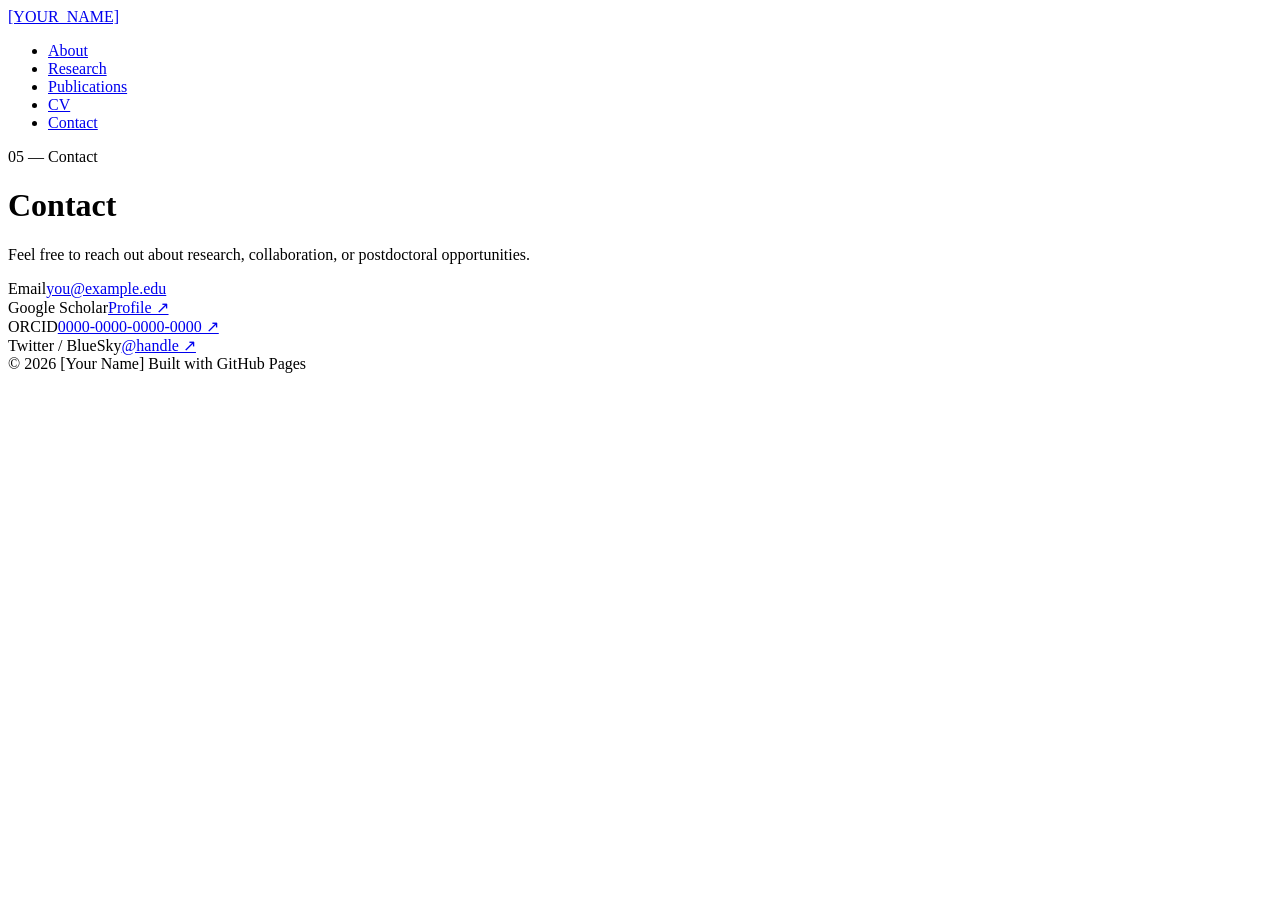
==== contact.html @ 68bb1555 "Add files via upload" ====
<!doctype html>
<html lang="en">
<head>
<meta charset="UTF-8">
<meta name="viewport" content="width=device-width, initial-scale=1">
<title>Contact — [Your Name]</title>
<meta name="description" content="Contact information and profile links.">
<link rel="preconnect" href="https://fonts.googleapis.com">
<link rel="preconnect" href="https://fonts.gstatic.com" crossorigin>
<link href="https://fonts.googleapis.com/css2?family=Fraunces:opsz,wght@9..144,500;9..144,600&family=Public+Sans:wght@400;500;600&family=IBM+Plex+Mono:wght@400;500&display=swap" rel="stylesheet">
<link rel="stylesheet" href="assets/style.css">
</head>
<body>

<header class="site-header">
  <div class="nav-wrap">
    <a class="nav-mark" href="index.html">[YOUR_NAME]</a>
    <ul class="nav-links">
      <li><a href="index.html">About</a></li>
      <li><a href="research.html">Research</a></li>
      <li><a href="publications.html">Publications</a></li>
      <li><a href="cv.html">CV</a></li>
      <li><a href="contact.html" class="active">Contact</a></li>
    </ul>
  </div>
  <div class="growth-rule" aria-hidden="true"></div>
</header>

<main>
  <div class="page-header">
    <p class="hero-eyebrow">05 — Contact</p>
    <h1>Contact</h1>
    <p class="lede">Feel free to reach out about research, collaboration, or postdoctoral opportunities.</p>
  </div>

  <section class="reveal">
    <div class="contact-grid">
      <div class="contact-item"><span class="k">Email</span><a href="mailto:you@example.edu">you@example.edu</a></div>
      <div class="contact-item"><span class="k">Google Scholar</span><a href="#">Profile ↗</a></div>
      <div class="contact-item"><span class="k">ORCID</span><a href="#">0000-0000-0000-0000 ↗</a></div>
      <div class="contact-item"><span class="k">Twitter / BlueSky</span><a href="#">@handle ↗</a></div>
    </div>
  </section>
</main>

<footer>
  <div class="footer-wrap">
    <span>© <span id="year"></span> [Your Name]</span>
    <span>Built with GitHub Pages</span>
  </div>
</footer>

<script>
  document.getElementById('year').textContent = new Date().getFullYear();
</script>

</body>
</html>
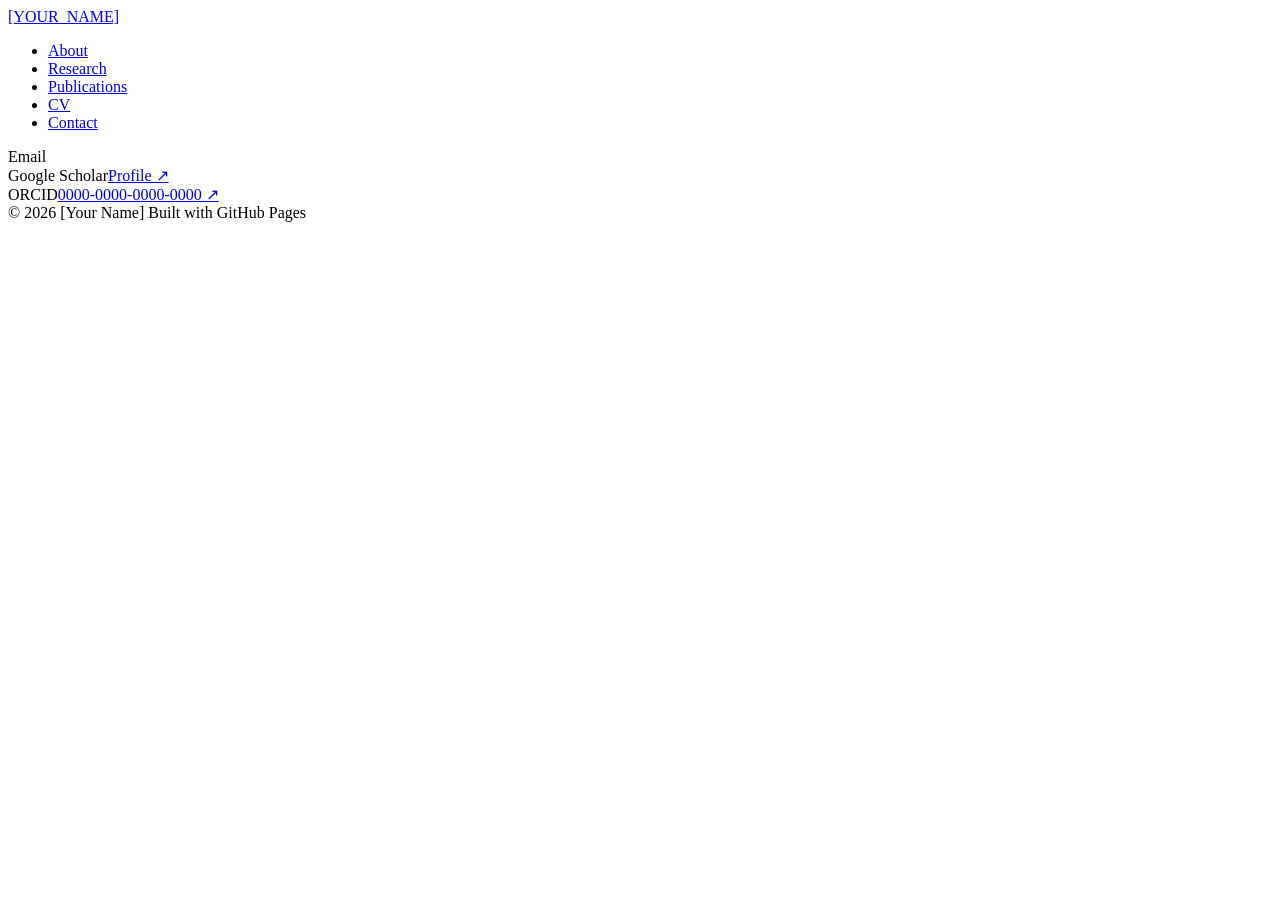
==== commit 9648ea5f: "Add files via upload" ====
--- a/contact.html
+++ b/contact.html
@@ -3,7 +3,7 @@
 <head>
 <meta charset="UTF-8">
 <meta name="viewport" content="width=device-width, initial-scale=1">
-<title>Contact — [Your Name]</title>
+<title>Contact — [Alice A Ball]</title>
 <meta name="description" content="Contact information and profile links.">
 <link rel="preconnect" href="https://fonts.googleapis.com">
 <link rel="preconnect" href="https://fonts.gstatic.com" crossorigin>
@@ -26,19 +26,12 @@
   <div class="growth-rule" aria-hidden="true"></div>
 </header>
 
-<main>
-  <div class="page-header">
-    <p class="hero-eyebrow">05 — Contact</p>
-    <h1>Contact</h1>
-    <p class="lede">Feel free to reach out about research, collaboration, or postdoctoral opportunities.</p>
-  </div>
 
   <section class="reveal">
     <div class="contact-grid">
-      <div class="contact-item"><span class="k">Email</span><a href="mailto:you@example.edu">you@example.edu</a></div>
+      <div class="contact-item"><span class="k">Email</span><a href="mailto:aab96@cam.ac.edu"></a></div>
       <div class="contact-item"><span class="k">Google Scholar</span><a href="#">Profile ↗</a></div>
       <div class="contact-item"><span class="k">ORCID</span><a href="#">0000-0000-0000-0000 ↗</a></div>
-      <div class="contact-item"><span class="k">Twitter / BlueSky</span><a href="#">@handle ↗</a></div>
     </div>
   </section>
 </main>
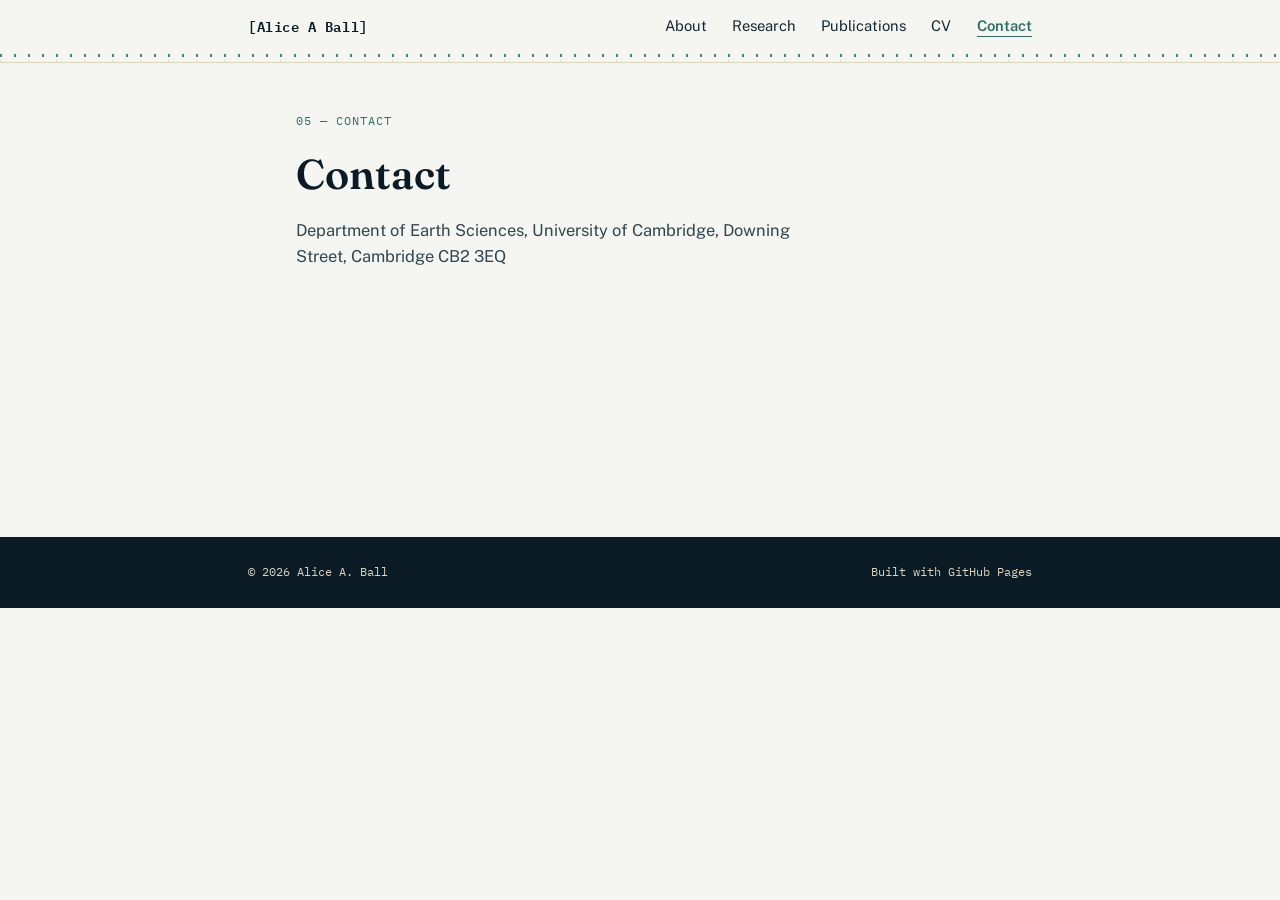
==== commit eaf7fe58: "Update contact page with real details" ====
--- a/contact.html
+++ b/contact.html
@@ -3,18 +3,18 @@
 <head>
 <meta charset="UTF-8">
 <meta name="viewport" content="width=device-width, initial-scale=1">
-<title>Contact — [Alice A Ball]</title>
+<title>Contact — Alice A. Ball</title>
 <meta name="description" content="Contact information and profile links.">
 <link rel="preconnect" href="https://fonts.googleapis.com">
 <link rel="preconnect" href="https://fonts.gstatic.com" crossorigin>
 <link href="https://fonts.googleapis.com/css2?family=Fraunces:opsz,wght@9..144,500;9..144,600&family=Public+Sans:wght@400;500;600&family=IBM+Plex+Mono:wght@400;500&display=swap" rel="stylesheet">
-<link rel="stylesheet" href="assets/style.css">
+<link rel="stylesheet" href="style.css">
 </head>
 <body>
 
 <header class="site-header">
   <div class="nav-wrap">
-    <a class="nav-mark" href="index.html">[YOUR_NAME]</a>
+    <a class="nav-mark" href="index.html">[Alice A Ball]</a>
     <ul class="nav-links">
       <li><a href="index.html">About</a></li>
       <li><a href="research.html">Research</a></li>
@@ -26,19 +26,25 @@
   <div class="growth-rule" aria-hidden="true"></div>
 </header>
 
+<main>
+  <div class="page-header">
+    <p class="hero-eyebrow">05 — Contact</p>
+    <h1>Contact</h1>
+    <p class="lede">Department of Earth Sciences, University of Cambridge, Downing Street, Cambridge CB2 3EQ</p>
+  </div>
 
   <section class="reveal">
     <div class="contact-grid">
-      <div class="contact-item"><span class="k">Email</span><a href="mailto:aab96@cam.ac.edu"></a></div>
-      <div class="contact-item"><span class="k">Google Scholar</span><a href="#">Profile ↗</a></div>
-      <div class="contact-item"><span class="k">ORCID</span><a href="#">0000-0000-0000-0000 ↗</a></div>
+      <div class="contact-item"><span class="k">Email</span><a href="mailto:aab96@cam.ac.uk">aab96@cam.ac.uk ↗</a></div>
+      <div class="contact-item"><span class="k">Google Scholar</span><a href="https://scholar.google.com/citations?user=u8AJKWgAAAAJ&hl=en">Profile ↗</a></div>
+      <div class="contact-item"><span class="k">ORCID</span><a href="https://orcid.org/0009-0002-0271-2186">0009-0002-0271-2186 ↗</a></div>
     </div>
   </section>
 </main>
 
 <footer>
   <div class="footer-wrap">
-    <span>© <span id="year"></span> [Your Name]</span>
+    <span>© <span id="year"></span> Alice A. Ball</span>
     <span>Built with GitHub Pages</span>
   </div>
 </footer>
--- a/style.css
+++ b/style.css
@@ -0,0 +1,390 @@
+/* ============================================================
+   Design tokens
+   Palette drawn from the subject itself: abyssal water, calcite
+   skeleton, and living coral tissue — not a generic template palette.
+   ============================================================ */
+:root {
+  --abyss: #0A1B26;       /* deep water / header, footer */
+  --ink: #142732;         /* body text */
+  --foam: #F5F6F1;        /* page background */
+  --panel: #FFFFFF;       /* card background */
+  --coral: #FF6F5E;       /* living coral — primary accent */
+  --calcite: #2C6E64;     /* calcite teal — secondary accent, links */
+  --sand: #DCD3BC;        /* warm neutral for hairlines / tags */
+  --sand-40: rgba(220, 211, 188, 0.4);
+
+  --display: "Fraunces", "Iowan Old Style", Georgia, serif;
+  --body: "Public Sans", -apple-system, BlinkMacSystemFont, "Segoe UI", sans-serif;
+  --mono: "IBM Plex Mono", "SFMono-Regular", Consolas, monospace;
+
+  --max: 880px;
+  --edge: clamp(1.25rem, 4vw, 3rem);
+}
+
+* { box-sizing: border-box; }
+html { scroll-behavior: smooth; }
+@media (prefers-reduced-motion: reduce) {
+  html { scroll-behavior: auto; }
+  * { animation: none !important; transition: none !important; }
+}
+
+body {
+  margin: 0;
+  background: var(--foam);
+  color: var(--ink);
+  font-family: var(--body);
+  font-size: 17px;
+  line-height: 1.6;
+  -webkit-font-smoothing: antialiased;
+}
+
+img { max-width: 100%; display: block; }
+a { color: var(--calcite); text-decoration-thickness: 1px; text-underline-offset: 3px; }
+a:hover { color: var(--coral); }
+a:focus-visible, button:focus-visible {
+  outline: 2px solid var(--coral);
+  outline-offset: 3px;
+}
+
+/* ---------- Growth-band rule system ----------
+   Signature motif: alternating thick/thin lines echo the annual
+   high/low-density bands read in coral skeleton cross-sections
+   (the same bands used for sclerochronology / age dating). */
+.growth-rule {
+  height: 10px;
+  width: 100%;
+  background-image:
+    repeating-linear-gradient(90deg,
+      var(--calcite) 0 2px, transparent 2px 14px),
+    repeating-linear-gradient(90deg,
+      var(--sand) 0 1px, transparent 1px 28px);
+  background-position: 0 2px, 0 8px;
+  background-repeat: repeat-x;
+  background-size: 100% 3px, 100% 2px;
+  opacity: 0.85;
+  margin: 0;
+}
+
+/* ---------- Header / nav ---------- */
+header.site-header {
+  position: sticky;
+  top: 0;
+  z-index: 20;
+  background: var(--foam);
+  border-bottom: 1px solid var(--sand);
+}
+.nav-wrap {
+  max-width: var(--max);
+  margin: 0 auto;
+  padding: 0.9rem var(--edge);
+  display: flex;
+  align-items: center;
+  justify-content: space-between;
+  gap: 1rem;
+}
+.nav-mark {
+  font-family: var(--mono);
+  font-size: 0.85rem;
+  letter-spacing: 0.04em;
+  color: var(--abyss);
+  text-decoration: none;
+  font-weight: 600;
+}
+.nav-links {
+  display: flex;
+  gap: clamp(0.9rem, 2vw, 1.6rem);
+  list-style: none;
+  margin: 0; padding: 0;
+  font-size: 0.92rem;
+}
+.nav-links a {
+  color: var(--ink);
+  text-decoration: none;
+  padding-bottom: 2px;
+  border-bottom: 1px solid transparent;
+}
+.nav-links a:hover { color: var(--coral); border-bottom-color: var(--coral); }
+.nav-links a.active { color: var(--calcite); border-bottom-color: var(--calcite); font-weight: 600; }
+
+/* ---------- Page header (non-home pages) ---------- */
+.page-header {
+  max-width: var(--max);
+  margin: 0 auto;
+  padding: clamp(2rem, 5vw, 3rem) var(--edge) clamp(1.4rem, 3vw, 2rem);
+}
+.page-header .hero-eyebrow { margin-bottom: 0.6rem; }
+.page-header h1 {
+  font-family: var(--display);
+  font-weight: 600;
+  font-size: clamp(1.9rem, 4.5vw, 2.6rem);
+  color: var(--abyss);
+  margin: 0 0 0.6rem;
+}
+.page-header p.lede { font-size: 1.03rem; max-width: 52ch; color: #33454F; margin: 0; }
+
+/* ---------- Hero ---------- */
+.hero-banner {
+  background-image: linear-gradient(to bottom, rgba(10,27,38,0.55) 0%, rgba(10,27,38,0.3) 60%, rgba(245,246,241,0) 100%), url('photo2.jpeg');
+  background-size: cover;
+  background-position: center;
+  max-width: 100% !important;
+  padding-left: var(--edge) !important;
+  padding-right: var(--edge) !important;
+  margin: 0 !important;
+}
+.hero-banner h1,
+.hero-banner .hero-eyebrow { color: #fff !important; }
+.hero-banner h1 em { color: var(--coral) !important; }
+.hero-banner .hero-links a { color: #fff; }
+.hero-banner .hero-links a:hover { color: var(--coral); }
+.hero-banner > div { max-width: var(--max); margin: 0 auto; width: 100%; }
+.hero {
+  max-width: var(--max);
+  margin: 0 auto;
+  padding: clamp(2.5rem, 6vw, 5rem) var(--edge) clamp(2rem, 5vw, 3.5rem);
+  display: grid;
+  grid-template-columns: 1fr auto;
+  gap: 2.5rem;
+  align-items: center;
+}
+.hero-photo {
+  width: clamp(120px, 18vw, 200px);
+  height: clamp(120px, 18vw, 200px);
+  object-fit: cover;
+  border-radius: 50%;
+  border: 3px solid var(--sand);
+  flex-shrink: 0;
+}
+.hero-eyebrow {
+  font-family: var(--mono);
+  font-size: 0.78rem;
+  letter-spacing: 0.08em;
+  text-transform: uppercase;
+  color: var(--calcite);
+  margin: 0 0 0.9rem;
+}
+.hero h1 {
+  font-family: var(--display);
+  font-optical-sizing: auto;
+  font-weight: 600;
+  font-size: clamp(2.1rem, 5vw, 3.1rem);
+  line-height: 1.08;
+  margin: 0 0 0.8rem;
+  color: var(--abyss);
+}
+.hero h1 em {
+  font-style: italic;
+  color: var(--coral);
+}
+.hero p.lede {
+  font-size: 1.08rem;
+  max-width: 46ch;
+  color: #33454F;
+  margin: 0 0 1.4rem;
+}
+.hero-links {
+  display: flex;
+  flex-wrap: wrap;
+  gap: 0.6rem 1.1rem;
+  font-family: var(--mono);
+  font-size: 0.88rem;
+}
+.hero-links a { text-decoration: none; }
+.hero-links a::after { content: " ↗"; opacity: 0.6; font-size: 0.8em; }
+
+
+
+/* ---------- Sections ---------- */
+main { max-width: var(--max); margin: 0 auto; padding: 0 var(--edge); }
+section { padding: clamp(2.2rem, 5vw, 3.6rem) 0; }
+section + section { border-top: none; }
+
+.section-head {
+  display: flex;
+  align-items: baseline;
+  gap: 0.9rem;
+  margin-bottom: 1.5rem;
+}
+.section-num {
+  font-family: var(--mono);
+  font-size: 0.8rem;
+  color: var(--coral);
+}
+h2.section-title {
+  font-family: var(--display);
+  font-weight: 600;
+  font-size: clamp(1.4rem, 3vw, 1.8rem);
+  color: var(--abyss);
+  margin: 0;
+}
+
+/* About */
+.about-grid {
+  display: grid;
+  grid-template-columns: 2fr 1fr;
+  gap: 2.2rem;
+}
+.about-grid p { margin: 0 0 1rem; }
+.fact-list {
+  list-style: none;
+  margin: 0; padding: 0;
+  font-size: 0.92rem;
+  border-left: 1px solid var(--sand);
+  padding-left: 1.2rem;
+}
+.fact-list li { margin-bottom: 0.9rem; }
+.fact-list .k {
+  display: block;
+  font-family: var(--mono);
+  font-size: 0.72rem;
+  letter-spacing: 0.06em;
+  text-transform: uppercase;
+  color: var(--calcite);
+  margin-bottom: 0.15rem;
+}
+
+/* Research cards */
+.research-grid {
+  display: grid;
+  grid-template-columns: repeat(auto-fit, minmax(240px, 1fr));
+  gap: 1.2rem;
+}
+.card {
+  background: var(--panel);
+  border: 1px solid var(--sand);
+  border-radius: 4px;
+  padding: 1.3rem 1.3rem 1.4rem;
+}
+.card h3 {
+  font-family: var(--display);
+  font-size: 1.08rem;
+  margin: 0 0 0.5rem;
+  color: var(--abyss);
+}
+.card p { margin: 0; font-size: 0.94rem; color: #3A4C55; }
+.tag {
+  display: inline-block;
+  font-family: var(--mono);
+  font-size: 0.68rem;
+  letter-spacing: 0.05em;
+  text-transform: uppercase;
+  background: var(--sand-40);
+  color: var(--abyss);
+  border-radius: 3px;
+  padding: 0.15rem 0.5rem;
+  margin: 0 0.35rem 0.6rem 0;
+}
+
+/* Publications */
+.pub-list { list-style: none; margin: 0; padding: 0; }
+.pub-list li {
+  padding: 0.95rem 0;
+  border-bottom: 1px solid var(--sand);
+  display: grid;
+  grid-template-columns: 4.4rem 1fr;
+  gap: 1rem;
+}
+.pub-list li:first-child { padding-top: 0; }
+.pub-year {
+  font-family: var(--mono);
+  color: var(--calcite);
+  font-size: 0.9rem;
+  padding-top: 0.1rem;
+}
+.pub-title { font-weight: 600; color: var(--ink); }
+.pub-venue { font-size: 0.9rem; color: #56676F; font-style: italic; }
+.pub-links { font-family: var(--mono); font-size: 0.82rem; margin-top: 0.25rem; }
+.pub-links a { margin-right: 0.9rem; }
+
+/* CV */
+.cv-cta {
+  display: flex;
+  align-items: center;
+  gap: 1rem;
+  flex-wrap: wrap;
+  background: var(--panel);
+  border: 1px solid var(--sand);
+  border-radius: 4px;
+  padding: 1.3rem 1.5rem;
+}
+.btn {
+  display: inline-block;
+  font-family: var(--mono);
+  font-size: 0.85rem;
+  background: var(--abyss);
+  color: var(--foam);
+  padding: 0.65rem 1.1rem;
+  border-radius: 3px;
+  text-decoration: none;
+}
+.btn:hover { background: var(--coral); color: var(--abyss); }
+
+.cv-timeline { margin-top: 1.8rem; list-style: none; padding: 0; }
+.cv-timeline li {
+  display: grid;
+  grid-template-columns: 6.5rem 1fr;
+  gap: 1rem;
+  padding: 0.85rem 0;
+  border-top: 1px solid var(--sand);
+}
+.cv-timeline li:first-child { border-top: none; }
+.cv-when { font-family: var(--mono); font-size: 0.85rem; color: var(--calcite); }
+.cv-what strong { display: block; color: var(--abyss); }
+.cv-what span { font-size: 0.9rem; color: #56676F; }
+
+/* Contact */
+.contact-grid {
+  display: grid;
+  grid-template-columns: repeat(auto-fit, minmax(200px, 1fr));
+  gap: 1rem;
+}
+.contact-item {
+  border: 1px solid var(--sand);
+  border-radius: 4px;
+  padding: 1.1rem 1.2rem;
+  background: var(--panel);
+}
+.contact-item .k {
+  font-family: var(--mono);
+  font-size: 0.72rem;
+  text-transform: uppercase;
+  letter-spacing: 0.06em;
+  color: var(--calcite);
+  display: block;
+  margin-bottom: 0.3rem;
+}
+
+/* Footer */
+footer {
+  background: var(--abyss);
+  color: var(--sand);
+  margin-top: 2rem;
+}
+.footer-wrap {
+  max-width: var(--max);
+  margin: 0 auto;
+  padding: 1.6rem var(--edge);
+  display: flex;
+  justify-content: space-between;
+  flex-wrap: wrap;
+  gap: 0.6rem;
+  font-family: var(--mono);
+  font-size: 0.78rem;
+}
+
+/* Reveal on scroll */
+.reveal {
+  opacity: 0;
+  transform: translateY(10px);
+  transition: opacity 0.6s ease, transform 0.6s ease;
+}
+.reveal.in { opacity: 1; transform: translateY(0); }
+
+/* Responsive */
+@media (max-width: 720px) {
+  .hero { grid-template-columns: 1fr; }
+  .hero-photo { width: 120px; height: 120px; order: -1; }
+  .about-grid { grid-template-columns: 1fr; }
+  .fact-list { border-left: none; padding-left: 0; border-top: 1px solid var(--sand); padding-top: 1rem; }
+  .nav-links { font-size: 0.85rem; gap: 0.8rem; }
+}
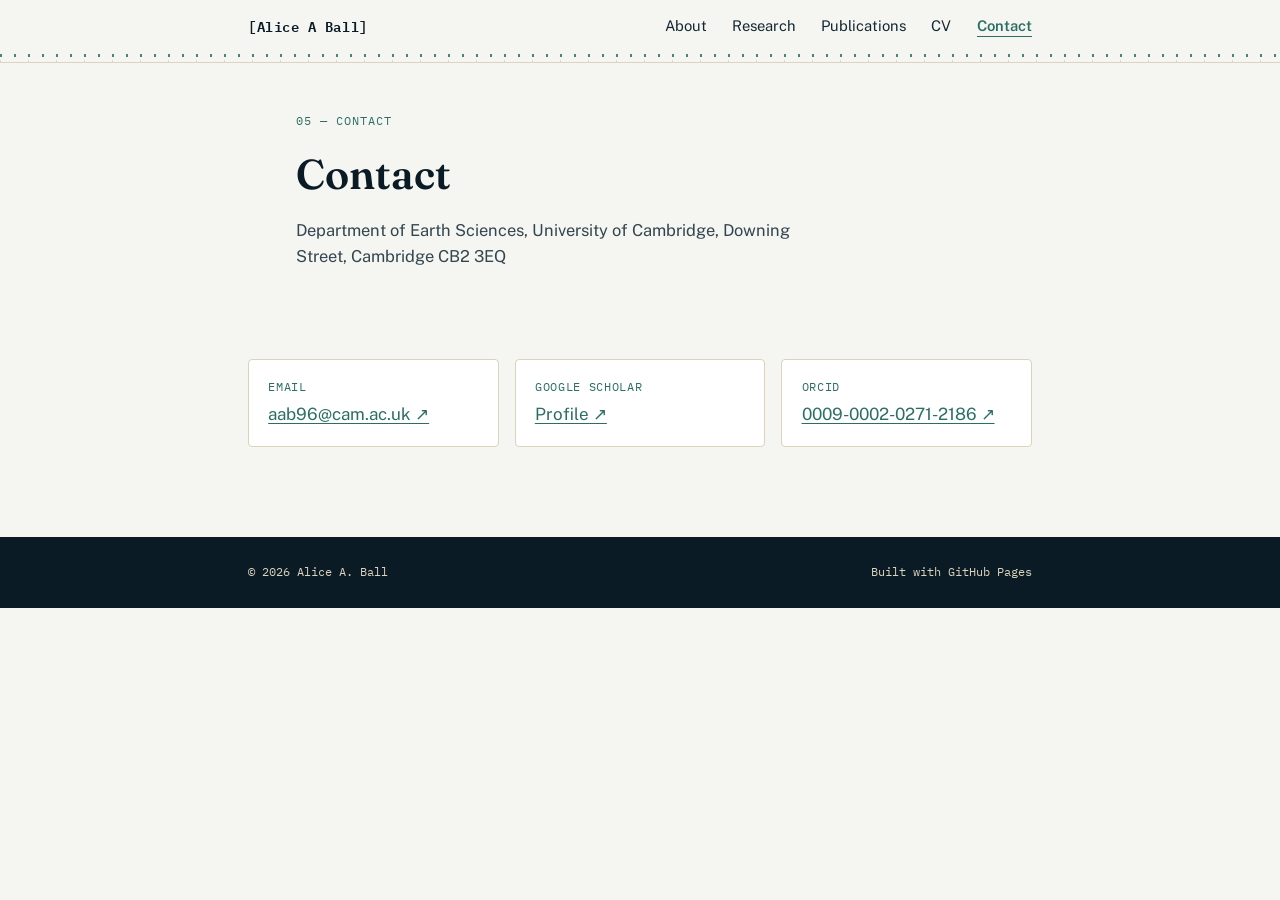
==== commit 2fb0754a: "Fix contact page reveal script" ====
--- a/contact.html
+++ b/contact.html
@@ -51,6 +51,11 @@
 
 <script>
   document.getElementById('year').textContent = new Date().getFullYear();
+  const revealEls = document.querySelectorAll('.reveal');
+  const io = new IntersectionObserver((entries) => {
+    entries.forEach(e => { if (e.isIntersecting) e.target.classList.add('in'); });
+  }, { threshold: 0.12 });
+  revealEls.forEach(el => io.observe(el));
 </script>
 
 </body>
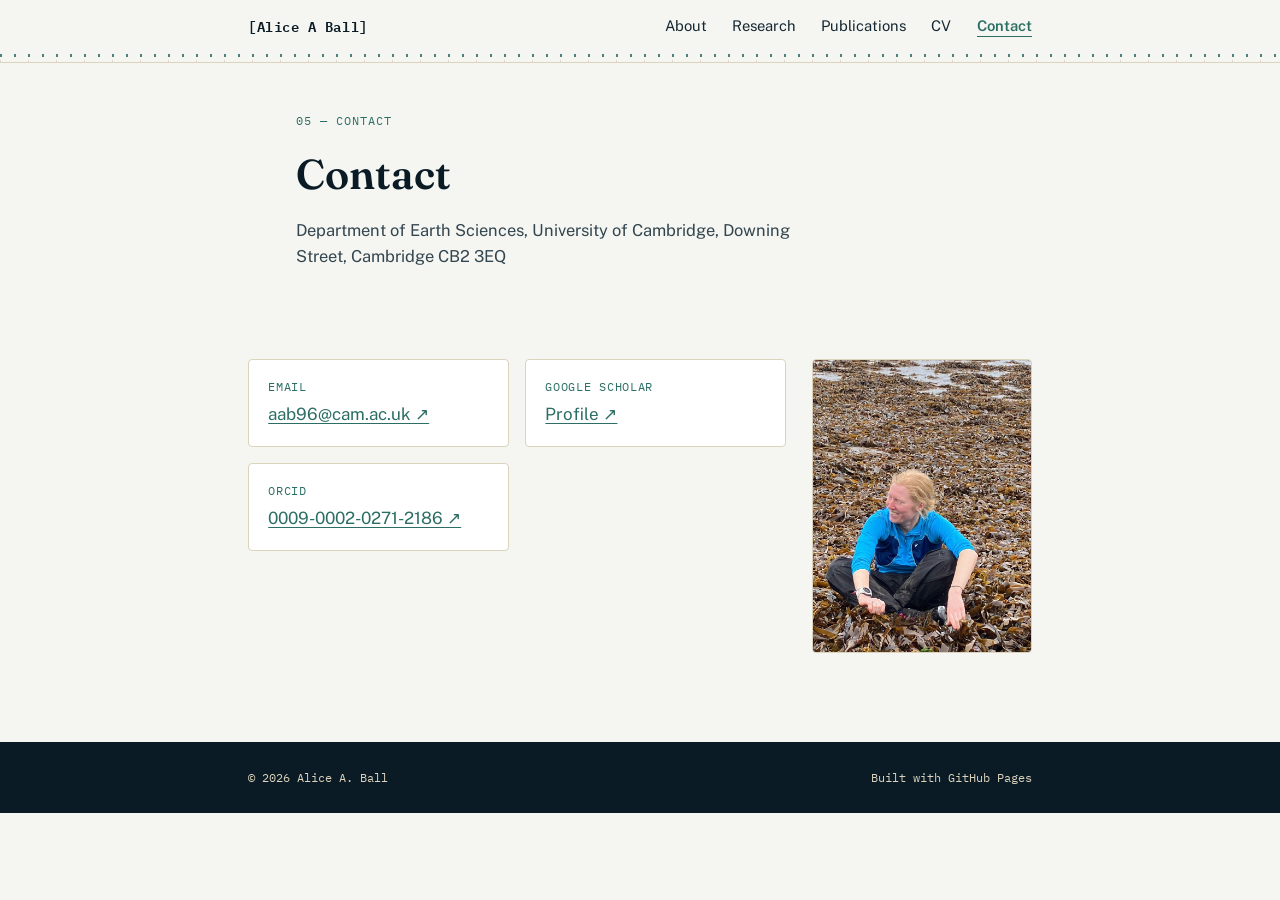
==== commit 548e50e5: "Add contact photo and Astrangia microplastics project" ====
--- a/contact.html
+++ b/contact.html
@@ -34,10 +34,15 @@
   </div>
 
   <section class="reveal">
-    <div class="contact-grid">
-      <div class="contact-item"><span class="k">Email</span><a href="mailto:aab96@cam.ac.uk">aab96@cam.ac.uk ↗</a></div>
-      <div class="contact-item"><span class="k">Google Scholar</span><a href="https://scholar.google.com/citations?user=u8AJKWgAAAAJ&hl=en">Profile ↗</a></div>
-      <div class="contact-item"><span class="k">ORCID</span><a href="https://orcid.org/0009-0002-0271-2186">0009-0002-0271-2186 ↗</a></div>
+    <div class="contact-layout">
+      <div class="contact-grid">
+        <div class="contact-item"><span class="k">Email</span><a href="mailto:aab96@cam.ac.uk">aab96@cam.ac.uk ↗</a></div>
+        <div class="contact-item"><span class="k">Google Scholar</span><a href="https://scholar.google.com/citations?user=u8AJKWgAAAAJ&hl=en">Profile ↗</a></div>
+        <div class="contact-item"><span class="k">ORCID</span><a href="https://orcid.org/0009-0002-0271-2186">0009-0002-0271-2186 ↗</a></div>
+      </div>
+      <figure class="contact-photo">
+        <img src="seaweed.jpg" alt="Alice sitting on a beach covered in washed-up kelp">
+      </figure>
     </div>
   </section>
 </main>
--- a/style.css
+++ b/style.css
@@ -124,18 +124,20 @@
 
 /* ---------- Hero ---------- */
 .hero-banner {
-  background-image: linear-gradient(to bottom, rgba(10,27,38,0.55) 0%, rgba(10,27,38,0.3) 60%, rgba(245,246,241,0) 100%), url('photo2.jpeg');
+  background-image: linear-gradient(to bottom, rgba(10,27,38,0.72) 0%, rgba(10,27,38,0.65) 70%, rgba(10,27,38,0.85) 100%), url('photo2.jpeg');
   background-size: cover;
-  background-position: center;
+  background-position: center top;
   max-width: 100% !important;
   padding-left: var(--edge) !important;
   padding-right: var(--edge) !important;
+  padding-top: clamp(4rem, 10vw, 8rem) !important;
+  padding-bottom: clamp(4rem, 10vw, 8rem) !important;
   margin: 0 !important;
 }
 .hero-banner h1,
 .hero-banner .hero-eyebrow { color: #fff !important; }
 .hero-banner h1 em { color: var(--coral) !important; }
-.hero-banner .hero-links a { color: #fff; }
+.hero-banner .hero-links a { color: rgba(255,255,255,0.85); }
 .hero-banner .hero-links a:hover { color: var(--coral); }
 .hero-banner > div { max-width: var(--max); margin: 0 auto; width: 100%; }
 .hero {
@@ -380,7 +382,48 @@
 }
 .reveal.in { opacity: 1; transform: translateY(0); }
 
+/* Research page: projects on the left, lab photo on the right */
+.research-layout {
+  display: grid;
+  grid-template-columns: minmax(0, 1fr) 220px;
+  gap: 1.6rem;
+  align-items: start;
+}
+.research-photo {
+  margin: 0;
+  /* line the photo up with the first section's cards */
+  padding-top: calc(clamp(2.2rem, 5vw, 3.6rem) + 3.5rem);
+}
+.research-photo img {
+  width: 100%;
+  height: auto;
+  border: 1px solid var(--sand);
+  border-radius: 4px;
+}
+
+/* Contact page: contact boxes on the left, photo on the right */
+.contact-layout {
+  display: grid;
+  grid-template-columns: minmax(0, 1fr) 220px;
+  gap: 1.6rem;
+  align-items: start;
+}
+.contact-photo { margin: 0; }
+.contact-photo img {
+  width: 100%;
+  aspect-ratio: 3 / 4;
+  object-fit: cover;
+  object-position: 50% 72%;
+  border: 1px solid var(--sand);
+  border-radius: 4px;
+}
+
 /* Responsive */
+@media (max-width: 860px) {
+  .research-layout, .contact-layout { grid-template-columns: 1fr; }
+  .contact-photo { max-width: 260px; margin: 0 auto; }
+  .research-photo { padding-top: 0; max-width: 260px; margin: 0 auto 2.5rem; }
+}
 @media (max-width: 720px) {
   .hero { grid-template-columns: 1fr; }
   .hero-photo { width: 120px; height: 120px; order: -1; }
